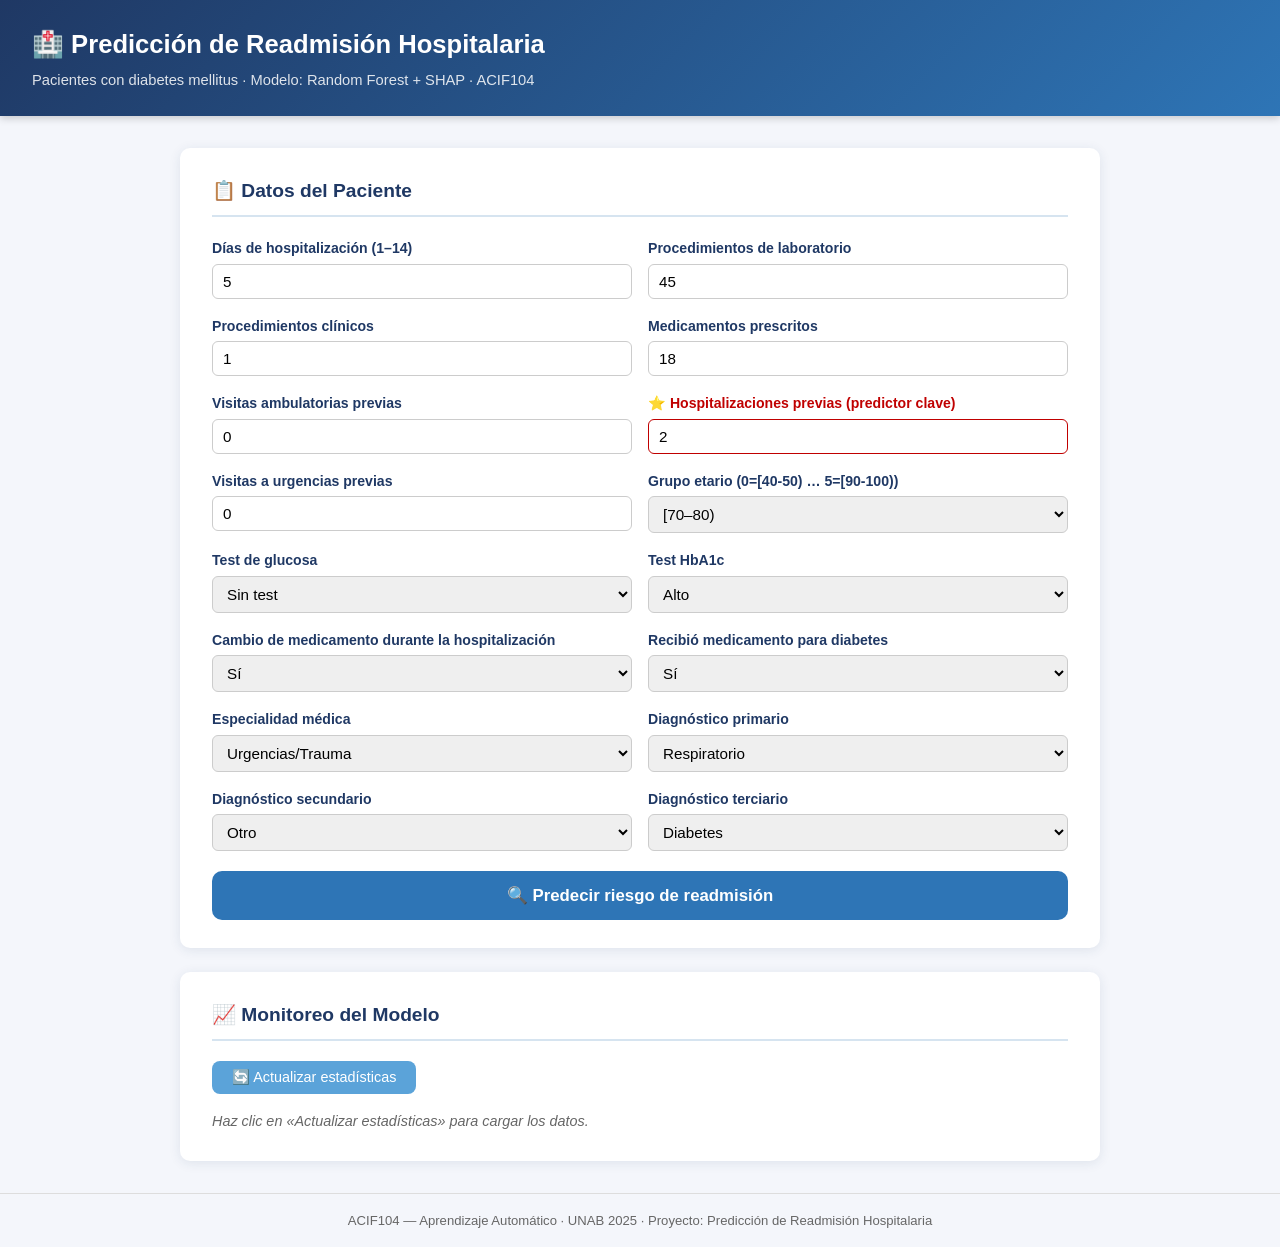
==== frontend/index.html @ 256ac57c "Inicio" ====
<!DOCTYPE html>
<html lang="es">
<head>
  <meta charset="UTF-8" />
  <meta name="viewport" content="width=device-width, initial-scale=1.0" />
  <title>Predicción de Readmisión Hospitalaria</title>
  <link rel="stylesheet" href="style.css" />
</head>
<body>

  <header>
    <div class="header-content">
      <h1>🏥 Predicción de Readmisión Hospitalaria</h1>
      <p class="subtitle">Pacientes con diabetes mellitus · Modelo: Random Forest + SHAP · ACIF104</p>
    </div>
  </header>

  <main>
    <div class="container">

      <!-- Formulario de datos del paciente -->
      <section class="card" id="form-section">
        <h2>📋 Datos del Paciente</h2>
        <form id="patient-form">
          <div class="form-grid">

            <div class="form-group">
              <label for="time_in_hospital">Días de hospitalización (1–14)</label>
              <input type="number" id="time_in_hospital" min="1" max="14" value="5" required />
            </div>

            <div class="form-group">
              <label for="n_lab_procedures">Procedimientos de laboratorio</label>
              <input type="number" id="n_lab_procedures" min="0" max="150" value="45" required />
            </div>

            <div class="form-group">
              <label for="n_procedures">Procedimientos clínicos</label>
              <input type="number" id="n_procedures" min="0" max="10" value="1" required />
            </div>

            <div class="form-group">
              <label for="n_medications">Medicamentos prescritos</label>
              <input type="number" id="n_medications" min="0" max="100" value="18" required />
            </div>

            <div class="form-group">
              <label for="n_outpatient">Visitas ambulatorias previas</label>
              <input type="number" id="n_outpatient" min="0" max="50" value="0" required />
            </div>

            <div class="form-group highlight">
              <label for="n_inpatient">⭐ Hospitalizaciones previas (predictor clave)</label>
              <input type="number" id="n_inpatient" min="0" max="20" value="2" required />
            </div>

            <div class="form-group">
              <label for="n_emergency">Visitas a urgencias previas</label>
              <input type="number" id="n_emergency" min="0" max="70" value="0" required />
            </div>

            <div class="form-group">
              <label for="age_enc">Grupo etario (0=[40-50) … 5=[90-100))</label>
              <select id="age_enc" required>
                <option value="0">[40–50)</option>
                <option value="1">[50–60)</option>
                <option value="2">[60–70)</option>
                <option value="3" selected>[70–80)</option>
                <option value="4">[80–90)</option>
                <option value="5">[90–100)</option>
              </select>
            </div>

            <div class="form-group">
              <label for="glucose_test_enc">Test de glucosa</label>
              <select id="glucose_test_enc" required>
                <option value="0" selected>Sin test</option>
                <option value="1">Normal</option>
                <option value="2">Alto</option>
              </select>
            </div>

            <div class="form-group">
              <label for="A1Ctest_enc">Test HbA1c</label>
              <select id="A1Ctest_enc" required>
                <option value="0">Sin test</option>
                <option value="1">Normal</option>
                <option value="2" selected>Alto</option>
              </select>
            </div>

            <div class="form-group">
              <label for="change_enc">Cambio de medicamento durante la hospitalización</label>
              <select id="change_enc" required>
                <option value="0">No</option>
                <option value="1" selected>Sí</option>
              </select>
            </div>

            <div class="form-group">
              <label for="diabetes_med_enc">Recibió medicamento para diabetes</label>
              <select id="diabetes_med_enc" required>
                <option value="0">No</option>
                <option value="1" selected>Sí</option>
              </select>
            </div>

            <div class="form-group">
              <label for="medical_specialty_enc">Especialidad médica</label>
              <select id="medical_specialty_enc" required>
                <option value="0">Sin especialidad</option>
                <option value="1">Medicina Interna</option>
                <option value="2">Otra</option>
                <option value="3" selected>Urgencias/Trauma</option>
                <option value="4">Medicina Familiar</option>
                <option value="5">Cardiología</option>
                <option value="6">Cirugía</option>
              </select>
            </div>

            <div class="form-group">
              <label for="diag_1_enc">Diagnóstico primario</label>
              <select id="diag_1_enc" required>
                <option value="0">Circulatorio</option>
                <option value="1">Otro</option>
                <option value="2" selected>Respiratorio</option>
                <option value="3">Digestivo</option>
                <option value="4">Diabetes</option>
                <option value="5">Lesión</option>
                <option value="6">Musculoesquelético</option>
                <option value="7">Sin dato</option>
              </select>
            </div>

            <div class="form-group">
              <label for="diag_2_enc">Diagnóstico secundario</label>
              <select id="diag_2_enc" required>
                <option value="0">Circulatorio</option>
                <option value="1" selected>Otro</option>
                <option value="2">Respiratorio</option>
                <option value="3">Digestivo</option>
                <option value="4">Diabetes</option>
                <option value="5">Lesión</option>
                <option value="6">Musculoesquelético</option>
                <option value="7">Sin dato</option>
              </select>
            </div>

            <div class="form-group">
              <label for="diag_3_enc">Diagnóstico terciario</label>
              <select id="diag_3_enc" required>
                <option value="0">Circulatorio</option>
                <option value="1">Otro</option>
                <option value="2">Respiratorio</option>
                <option value="3">Digestivo</option>
                <option value="4" selected>Diabetes</option>
                <option value="5">Lesión</option>
                <option value="6">Musculoesquelético</option>
                <option value="7">Sin dato</option>
              </select>
            </div>

          </div>

          <button type="submit" class="btn-predict" id="btn-predict">
            🔍 Predecir riesgo de readmisión
          </button>
        </form>
      </section>

      <!-- Panel de resultado -->
      <section class="card" id="result-section" style="display:none;">
        <h2>📊 Resultado de la Predicción</h2>

        <div id="risk-indicator" class="risk-indicator">
          <div id="risk-icon" class="risk-icon"></div>
          <div id="risk-text" class="risk-text"></div>
          <div id="prob-text" class="prob-text"></div>
        </div>

        <div id="risk-label-box" class="risk-label-box"></div>

        <!-- Barra de probabilidad -->
        <div class="prob-bar-container">
          <div class="prob-bar-label">Probabilidad de readmisión</div>
          <div class="prob-bar-track">
            <div id="prob-bar-fill" class="prob-bar-fill"></div>
          </div>
          <div class="prob-bar-ticks">
            <span>0 %</span><span>25 %</span><span>50 %</span><span>75 %</span><span>100 %</span>
          </div>
        </div>

        <!-- Gráfico SHAP -->
        <h3>🧠 Explicación SHAP — Factores más influyentes</h3>
        <p class="shap-note">
          Los valores positivos (azul) aumentan el riesgo de readmisión; los negativos (rojo) lo reducen.
        </p>
        <div id="shap-chart"></div>

        <button class="btn-reset" onclick="resetForm()">↩ Nueva predicción</button>
        <p class="timestamp-text" id="timestamp-text"></p>
      </section>

      <!-- Panel de monitoreo -->
      <section class="card" id="monitor-section">
        <h2>📈 Monitoreo del Modelo</h2>
        <button class="btn-monitor" onclick="loadMonitor()">🔄 Actualizar estadísticas</button>
        <div id="monitor-content">
          <p class="muted">Haz clic en «Actualizar estadísticas» para cargar los datos.</p>
        </div>
      </section>

    </div>
  </main>

  <footer>
    <p>ACIF104 — Aprendizaje Automático · UNAB 2025 · Proyecto: Predicción de Readmisión Hospitalaria</p>
  </footer>

  <script src="app.js"></script>
</body>
</html>
---- frontend/style.css ----
/* ── Variables ───────────────────────────────────────────────── */
:root {
  --primary:   #1F3864;
  --secondary: #2E75B6;
  --accent:    #5BA3D9;
  --light:     #D6E4F0;
  --danger:    #C00000;
  --warning:   #FF8C00;
  --success:   #107C10;
  --bg:        #F4F6FB;
  --card-bg:   #FFFFFF;
  --text:      #212121;
  --muted:     #666;
  --radius:    10px;
  --shadow:    0 2px 12px rgba(31,56,100,.10);
}

/* ── Reset & Base ────────────────────────────────────────────── */
*, *::before, *::after { box-sizing: border-box; margin: 0; padding: 0; }
body { font-family: 'Segoe UI', Arial, sans-serif; background: var(--bg); color: var(--text); line-height: 1.6; }
h1, h2, h3 { color: var(--primary); }

/* ── Header ──────────────────────────────────────────────────── */
header {
  background: linear-gradient(135deg, var(--primary), var(--secondary));
  color: #fff; padding: 24px 32px; box-shadow: 0 2px 8px rgba(0,0,0,.2);
}
.header-content h1 { font-size: 1.6rem; font-weight: 700; color: #fff; }
.subtitle { font-size: 0.92rem; opacity: .85; margin-top: 4px; }

/* ── Layout ──────────────────────────────────────────────────── */
.container { max-width: 960px; margin: 32px auto; padding: 0 20px; }
.card {
  background: var(--card-bg); border-radius: var(--radius);
  box-shadow: var(--shadow); padding: 28px 32px; margin-bottom: 24px;
}
.card h2 { font-size: 1.2rem; margin-bottom: 20px; padding-bottom: 8px;
  border-bottom: 2px solid var(--light); }
.card h3 { font-size: 1.05rem; margin: 20px 0 8px; color: var(--secondary); }

/* ── Formulario ──────────────────────────────────────────────── */
.form-grid { display: grid; grid-template-columns: 1fr 1fr; gap: 16px; }
@media (max-width: 640px) { .form-grid { grid-template-columns: 1fr; } }

.form-group { display: flex; flex-direction: column; gap: 4px; }
.form-group label { font-size: 0.88rem; font-weight: 600; color: var(--primary); }
.form-group input, .form-group select {
  padding: 8px 10px; border: 1.5px solid #ccc; border-radius: 6px;
  font-size: 0.95rem; transition: border-color .2s;
}
.form-group input:focus, .form-group select:focus {
  outline: none; border-color: var(--secondary);
  box-shadow: 0 0 0 3px rgba(46,117,182,.15);
}
.form-group.highlight label { color: var(--danger); }
.form-group.highlight input { border-color: var(--danger); }

/* ── Botones ─────────────────────────────────────────────────── */
.btn-predict {
  width: 100%; margin-top: 20px; padding: 14px;
  background: var(--secondary); color: #fff; border: none;
  border-radius: var(--radius); font-size: 1.05rem; font-weight: 700;
  cursor: pointer; transition: background .2s, transform .1s;
}
.btn-predict:hover  { background: var(--primary); }
.btn-predict:active { transform: scale(.98); }
.btn-predict:disabled { background: #aaa; cursor: not-allowed; }

.btn-reset {
  margin-top: 20px; padding: 10px 24px;
  background: var(--light); color: var(--primary); border: none;
  border-radius: 8px; font-size: 0.95rem; font-weight: 600; cursor: pointer;
}
.btn-reset:hover { background: #b0cde8; }

.btn-monitor {
  padding: 8px 20px; background: var(--accent); color: #fff;
  border: none; border-radius: 8px; font-size: 0.9rem; cursor: pointer;
  margin-bottom: 16px;
}
.btn-monitor:hover { background: var(--secondary); }

/* ── Indicador de riesgo ─────────────────────────────────────── */
.risk-indicator {
  display: flex; align-items: center; gap: 20px;
  padding: 18px 24px; border-radius: var(--radius); margin-bottom: 16px;
  border: 2px solid; transition: all .4s;
}
.risk-indicator.high   { background: #FFF0F0; border-color: var(--danger); }
.risk-indicator.medium { background: #FFF8EC; border-color: var(--warning); }
.risk-indicator.low    { background: #F0FFF4; border-color: var(--success); }

.risk-icon  { font-size: 2.8rem; }
.risk-text  { font-size: 1.15rem; font-weight: 700; }
.risk-indicator.high   .risk-text { color: var(--danger); }
.risk-indicator.medium .risk-text { color: var(--warning); }
.risk-indicator.low    .risk-text { color: var(--success); }

.prob-text { font-size: 2rem; font-weight: 800; margin-left: auto; color: var(--primary); }

.risk-label-box {
  background: var(--light); padding: 10px 16px; border-radius: 8px;
  font-size: 0.92rem; font-weight: 600; color: var(--primary); margin-bottom: 20px;
}

/* ── Barra de probabilidad ───────────────────────────────────── */
.prob-bar-container { margin: 16px 0 24px; }
.prob-bar-label { font-size: 0.88rem; font-weight: 600; color: var(--muted); margin-bottom: 4px; }
.prob-bar-track {
  height: 18px; background: #E0E0E0; border-radius: 9px; overflow: hidden;
}
.prob-bar-fill {
  height: 100%; border-radius: 9px; width: 0%;
  background: linear-gradient(90deg, var(--success), var(--warning), var(--danger));
  transition: width .8s cubic-bezier(.4,0,.2,1);
}
.prob-bar-ticks {
  display: flex; justify-content: space-between; font-size: 0.78rem;
  color: var(--muted); margin-top: 3px;
}

/* ── Gráfico SHAP ────────────────────────────────────────────── */
.shap-note { font-size: 0.86rem; color: var(--muted); margin-bottom: 12px; }
#shap-chart { display: flex; flex-direction: column; gap: 8px; }

.shap-row { display: flex; align-items: center; gap: 10px; }
.shap-label { flex: 0 0 200px; font-size: 0.85rem; text-align: right; color: var(--text); }
.shap-bar-wrap { flex: 1; height: 22px; background: #F0F0F0; border-radius: 5px; overflow: visible; position: relative; }
.shap-bar {
  height: 100%; border-radius: 5px; transition: width .5s;
  display: flex; align-items: center; padding: 0 6px;
}
.shap-bar.positive { background: var(--secondary); justify-content: flex-end; }
.shap-bar.negative { background: #E8463E; justify-content: flex-end; }
.shap-val { font-size: 0.78rem; font-weight: 700; color: #fff; white-space: nowrap; }

/* ── Monitoreo ───────────────────────────────────────────────── */
.monitor-grid { display: grid; grid-template-columns: 1fr 1fr 1fr; gap: 12px; }
@media (max-width: 600px) { .monitor-grid { grid-template-columns: 1fr 1fr; } }
.monitor-stat {
  background: var(--light); border-radius: 8px; padding: 14px;
  text-align: center;
}
.monitor-stat .val { font-size: 1.6rem; font-weight: 800; color: var(--primary); }
.monitor-stat .lbl { font-size: 0.82rem; color: var(--muted); margin-top: 2px; }

/* ── Misc ────────────────────────────────────────────────────── */
.muted        { color: var(--muted); font-style: italic; font-size: 0.9rem; }
.timestamp-text { font-size: 0.8rem; color: var(--muted); margin-top: 8px; }

/* ── Footer ──────────────────────────────────────────────────── */
footer {
  text-align: center; padding: 16px;
  font-size: 0.82rem; color: var(--muted); border-top: 1px solid #ddd;
  margin-top: 8px;
}
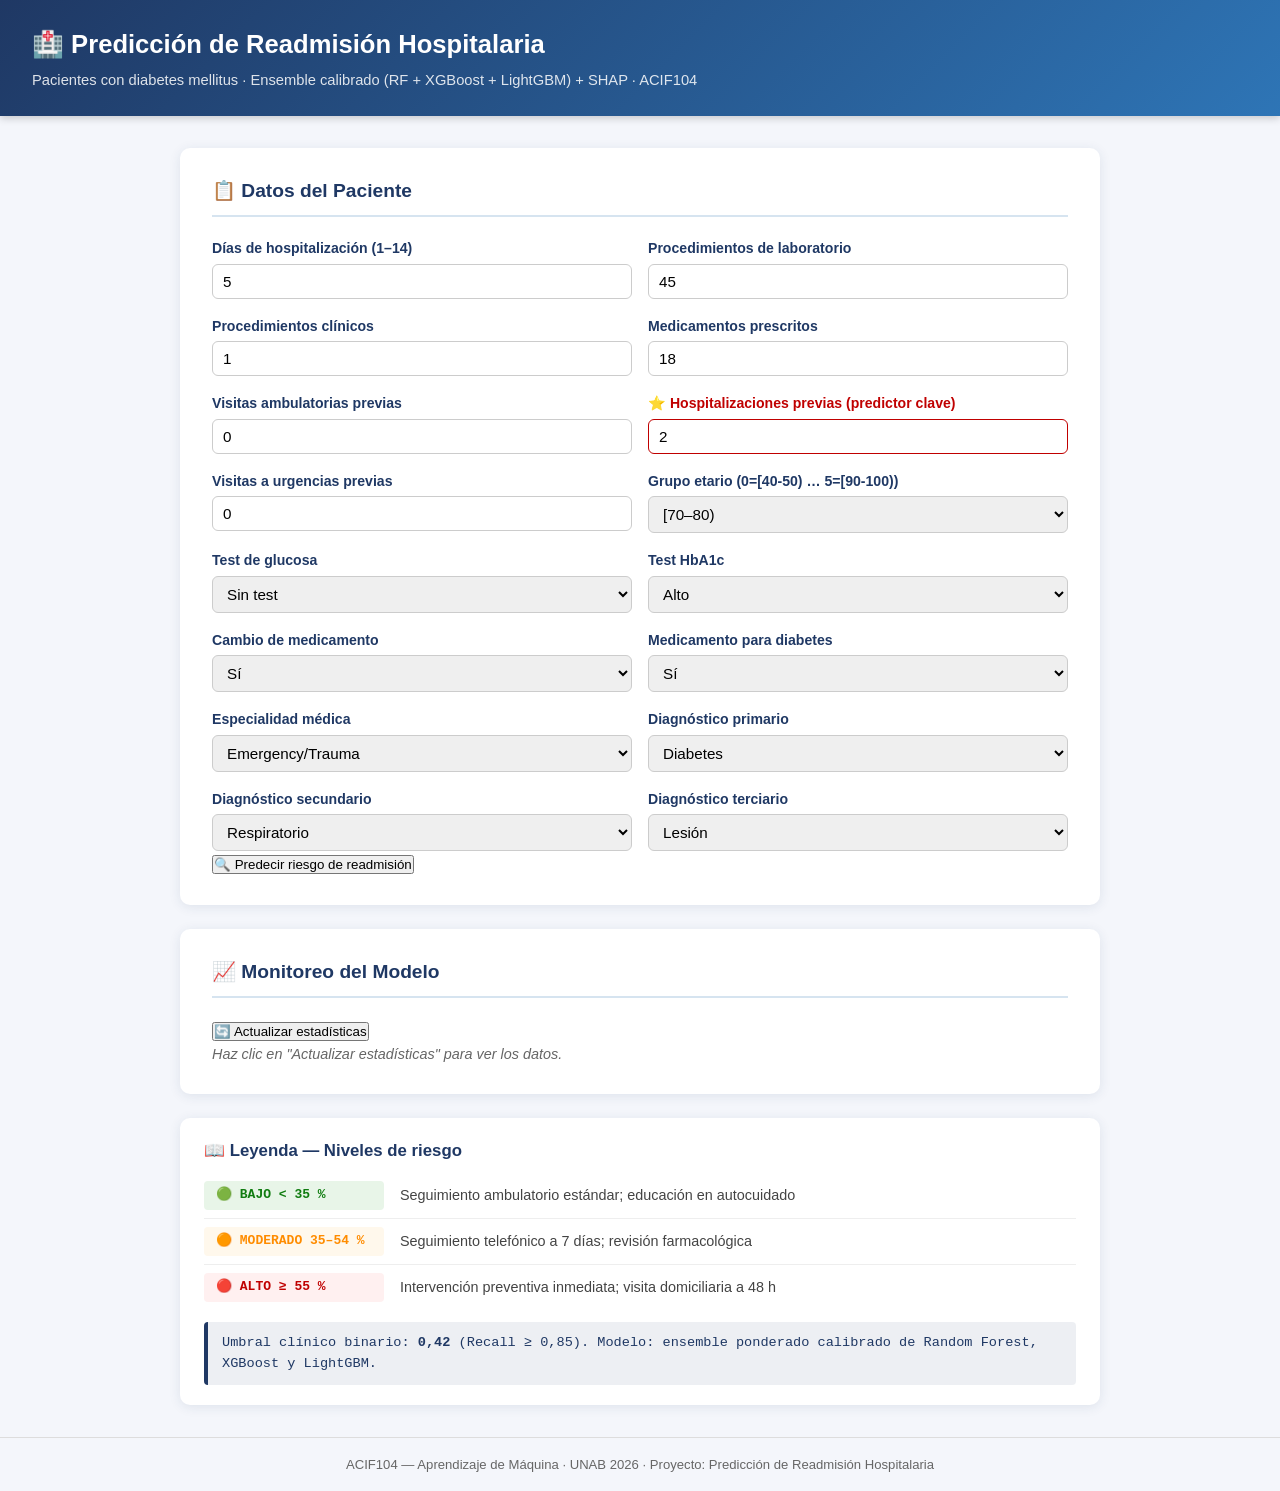
==== commit 1fde9712: "Update" ====
--- a/frontend/index.html
+++ b/frontend/index.html
@@ -11,7 +11,7 @@
   <header>
     <div class="header-content">
       <h1>🏥 Predicción de Readmisión Hospitalaria</h1>
-      <p class="subtitle">Pacientes con diabetes mellitus · Modelo: Random Forest + SHAP · ACIF104</p>
+      <p class="subtitle">Pacientes con diabetes mellitus · Ensemble calibrado (RF + XGBoost + LightGBM) + SHAP · ACIF104</p>
     </div>
   </header>
 
@@ -90,7 +90,7 @@
             </div>
 
             <div class="form-group">
-              <label for="change_enc">Cambio de medicamento durante la hospitalización</label>
+              <label for="change_enc">Cambio de medicamento</label>
               <select id="change_enc" required>
                 <option value="0">No</option>
                 <option value="1" selected>Sí</option>
@@ -98,7 +98,7 @@
             </div>
 
             <div class="form-group">
-              <label for="diabetes_med_enc">Recibió medicamento para diabetes</label>
+              <label for="diabetes_med_enc">Medicamento para diabetes</label>
               <select id="diabetes_med_enc" required>
                 <option value="0">No</option>
                 <option value="1" selected>Sí</option>
@@ -108,13 +108,13 @@
             <div class="form-group">
               <label for="medical_specialty_enc">Especialidad médica</label>
               <select id="medical_specialty_enc" required>
-                <option value="0">Sin especialidad</option>
-                <option value="1">Medicina Interna</option>
-                <option value="2">Otra</option>
-                <option value="3" selected>Urgencias/Trauma</option>
-                <option value="4">Medicina Familiar</option>
-                <option value="5">Cardiología</option>
-                <option value="6">Cirugía</option>
+                <option value="0">Cardiología</option>
+                <option value="1">Medicina interna</option>
+                <option value="2">Familia</option>
+                <option value="3" selected>Emergency/Trauma</option>
+                <option value="4">Cirugía</option>
+                <option value="5">Otra</option>
+                <option value="6">Sin registro</option>
               </select>
             </div>
 
@@ -122,13 +122,13 @@
               <label for="diag_1_enc">Diagnóstico primario</label>
               <select id="diag_1_enc" required>
                 <option value="0">Circulatorio</option>
-                <option value="1">Otro</option>
-                <option value="2" selected>Respiratorio</option>
+                <option value="1">Respiratorio</option>
+                <option value="2" selected>Diabetes</option>
                 <option value="3">Digestivo</option>
-                <option value="4">Diabetes</option>
-                <option value="5">Lesión</option>
-                <option value="6">Musculoesquelético</option>
-                <option value="7">Sin dato</option>
+                <option value="4">Lesión</option>
+                <option value="5">Genitourinario</option>
+                <option value="6">Neoplasia</option>
+                <option value="7">Otro</option>
               </select>
             </div>
 
@@ -136,13 +136,13 @@
               <label for="diag_2_enc">Diagnóstico secundario</label>
               <select id="diag_2_enc" required>
                 <option value="0">Circulatorio</option>
-                <option value="1" selected>Otro</option>
-                <option value="2">Respiratorio</option>
+                <option value="1" selected>Respiratorio</option>
+                <option value="2">Diabetes</option>
                 <option value="3">Digestivo</option>
-                <option value="4">Diabetes</option>
-                <option value="5">Lesión</option>
-                <option value="6">Musculoesquelético</option>
-                <option value="7">Sin dato</option>
+                <option value="4">Lesión</option>
+                <option value="5">Genitourinario</option>
+                <option value="6">Neoplasia</option>
+                <option value="7">Otro</option>
               </select>
             </div>
 
@@ -150,74 +150,110 @@
               <label for="diag_3_enc">Diagnóstico terciario</label>
               <select id="diag_3_enc" required>
                 <option value="0">Circulatorio</option>
-                <option value="1">Otro</option>
-                <option value="2">Respiratorio</option>
+                <option value="1">Respiratorio</option>
+                <option value="2">Diabetes</option>
                 <option value="3">Digestivo</option>
-                <option value="4" selected>Diabetes</option>
-                <option value="5">Lesión</option>
-                <option value="6">Musculoesquelético</option>
-                <option value="7">Sin dato</option>
-              </select>
-            </div>
-
-          </div>
-
-          <button type="submit" class="btn-predict" id="btn-predict">
+                <option value="4" selected>Lesión</option>
+                <option value="5">Genitourinario</option>
+                <option value="6">Neoplasia</option>
+                <option value="7">Otro</option>
+              </select>
+            </div>
+
+          </div>
+
+          <button type="submit" id="btn-predict" class="btn-primary">
             🔍 Predecir riesgo de readmisión
           </button>
         </form>
       </section>
 
-      <!-- Panel de resultado -->
-      <section class="card" id="result-section" style="display:none;">
+      <!-- Sección de resultados (oculta inicialmente) -->
+      <section class="card" id="result-section" style="display:none">
         <h2>📊 Resultado de la Predicción</h2>
 
-        <div id="risk-indicator" class="risk-indicator">
-          <div id="risk-icon" class="risk-icon"></div>
-          <div id="risk-text" class="risk-text"></div>
-          <div id="prob-text" class="prob-text"></div>
-        </div>
-
-        <div id="risk-label-box" class="risk-label-box"></div>
+        <!-- Indicador visual del nivel de riesgo -->
+        <div class="risk-indicator" id="risk-indicator">
+          <span class="risk-icon" id="risk-icon">🟢</span>
+          <div class="risk-text-block">
+            <div class="risk-text" id="risk-text">Riesgo BAJO de readmisión</div>
+            <div class="risk-sub">Predicción binaria clínica (umbral 0,42) — Ensemble calibrado</div>
+          </div>
+          <span class="prob-text" id="prob-text">25 %</span>
+        </div>
+
+        <!-- Etiqueta de acción recomendada -->
+        <div class="risk-label-box" id="risk-label-box">
+          💡 Seguimiento ambulatorio estándar
+        </div>
 
         <!-- Barra de probabilidad -->
-        <div class="prob-bar-container">
+        <div class="prob-bar-section">
           <div class="prob-bar-label">Probabilidad de readmisión</div>
           <div class="prob-bar-track">
-            <div id="prob-bar-fill" class="prob-bar-fill"></div>
+            <div class="prob-bar-fill" id="prob-bar-fill"></div>
           </div>
           <div class="prob-bar-ticks">
-            <span>0 %</span><span>25 %</span><span>50 %</span><span>75 %</span><span>100 %</span>
-          </div>
-        </div>
-
-        <!-- Gráfico SHAP -->
-        <h3>🧠 Explicación SHAP — Factores más influyentes</h3>
-        <p class="shap-note">
-          Los valores positivos (azul) aumentan el riesgo de readmisión; los negativos (rojo) lo reducen.
-        </p>
-        <div id="shap-chart"></div>
-
-        <button class="btn-reset" onclick="resetForm()">↩ Nueva predicción</button>
-        <p class="timestamp-text" id="timestamp-text"></p>
-      </section>
-
-      <!-- Panel de monitoreo -->
+            <span>0 %</span>
+            <span>25 %</span>
+            <span>50 %</span>
+            <span>75 %</span>
+            <span>100 %</span>
+          </div>
+        </div>
+
+        <!-- Sección SHAP -->
+        <div class="shap-section">
+          <h3>🧠 Explicación SHAP — Factores más influyentes</h3>
+          <p class="shap-note">
+            Los valores positivos (azul) aumentan el riesgo de readmisión;
+            los negativos (rojo) lo reducen.
+          </p>
+          <div id="shap-chart"></div>
+        </div>
+
+        <button class="btn-secondary" onclick="resetForm()">↩ Nueva predicción</button>
+        <div class="timestamp-text" id="timestamp-text"></div>
+      </section>
+
+      <!-- Sección de monitoreo -->
       <section class="card" id="monitor-section">
         <h2>📈 Monitoreo del Modelo</h2>
-        <button class="btn-monitor" onclick="loadMonitor()">🔄 Actualizar estadísticas</button>
+        <button class="btn-secondary" onclick="loadMonitor()">🔄 Actualizar estadísticas</button>
         <div id="monitor-content">
-          <p class="muted">Haz clic en «Actualizar estadísticas» para cargar los datos.</p>
-        </div>
+          <p class="muted">Haz clic en "Actualizar estadísticas" para ver los datos.</p>
+        </div>
+      </section>
+
+      <!-- Leyenda de niveles de riesgo -->
+      <section class="card legend-card">
+        <h3>📖 Leyenda — Niveles de riesgo</h3>
+        <div class="legend-row">
+          <span class="legend-item legend-low">🟢 BAJO &lt; 35 %</span>
+          <span class="legend-text">Seguimiento ambulatorio estándar; educación en autocuidado</span>
+        </div>
+        <div class="legend-row">
+          <span class="legend-item legend-medium">🟠 MODERADO 35–54 %</span>
+          <span class="legend-text">Seguimiento telefónico a 7 días; revisión farmacológica</span>
+        </div>
+        <div class="legend-row">
+          <span class="legend-item legend-high">🔴 ALTO ≥ 55 %</span>
+          <span class="legend-text">Intervención preventiva inmediata; visita domiciliaria a 48 h</span>
+        </div>
+        <p class="legend-note">
+          Umbral clínico binario: <b>0,42</b> (Recall ≥ 0,85).
+          Modelo: ensemble ponderado calibrado de Random Forest, XGBoost y LightGBM.
+        </p>
       </section>
 
     </div>
   </main>
 
   <footer>
-    <p>ACIF104 — Aprendizaje Automático · UNAB 2025 · Proyecto: Predicción de Readmisión Hospitalaria</p>
+    ACIF104 — Aprendizaje de Máquina · UNAB 2026 · Proyecto: Predicción de Readmisión Hospitalaria
   </footer>
 
   <script src="app.js"></script>
+
 </body>
 </html>
--- a/frontend/style.css
+++ b/frontend/style.css
@@ -154,3 +154,37 @@
   font-size: 0.82rem; color: var(--muted); border-top: 1px solid #ddd;
   margin-top: 8px;
 }
+
+/* ── Subtexto del indicador de riesgo ───────────────────────── */
+.risk-text-block { display: flex; flex-direction: column; flex: 1; }
+.risk-sub {
+  font-size: 0.85rem;
+  color: var(--muted);
+  margin-top: 4px;
+  font-family: monospace;
+}
+
+/* ── Tarjeta de leyenda ─────────────────────────────────────── */
+.legend-card { padding: 20px 24px; }
+.legend-card h3 { margin-top: 0; color: var(--primary); }
+.legend-row {
+  display: flex; align-items: center; gap: 16px;
+  padding: 8px 0; border-bottom: 1px solid #EEE;
+}
+.legend-row:last-of-type { border-bottom: none; }
+.legend-item {
+  display: inline-block; min-width: 180px; font-weight: 600;
+  font-family: monospace; padding: 4px 12px; border-radius: 4px;
+}
+.legend-low    { background: #E8F5E8; color: var(--success); }
+.legend-medium { background: #FFF8EC; color: var(--warning); }
+.legend-high   { background: #FFF0F0; color: var(--danger); }
+.legend-text { color: #444; flex: 1; font-size: 0.9rem; }
+.legend-note {
+  margin-top: 12px; padding: 10px 14px;
+  background: rgba(31, 56, 100, 0.08);
+  border-left: 4px solid var(--primary);
+  border-radius: 4px;
+  font-size: 0.85rem; color: var(--primary);
+  font-family: monospace; line-height: 1.6;
+}
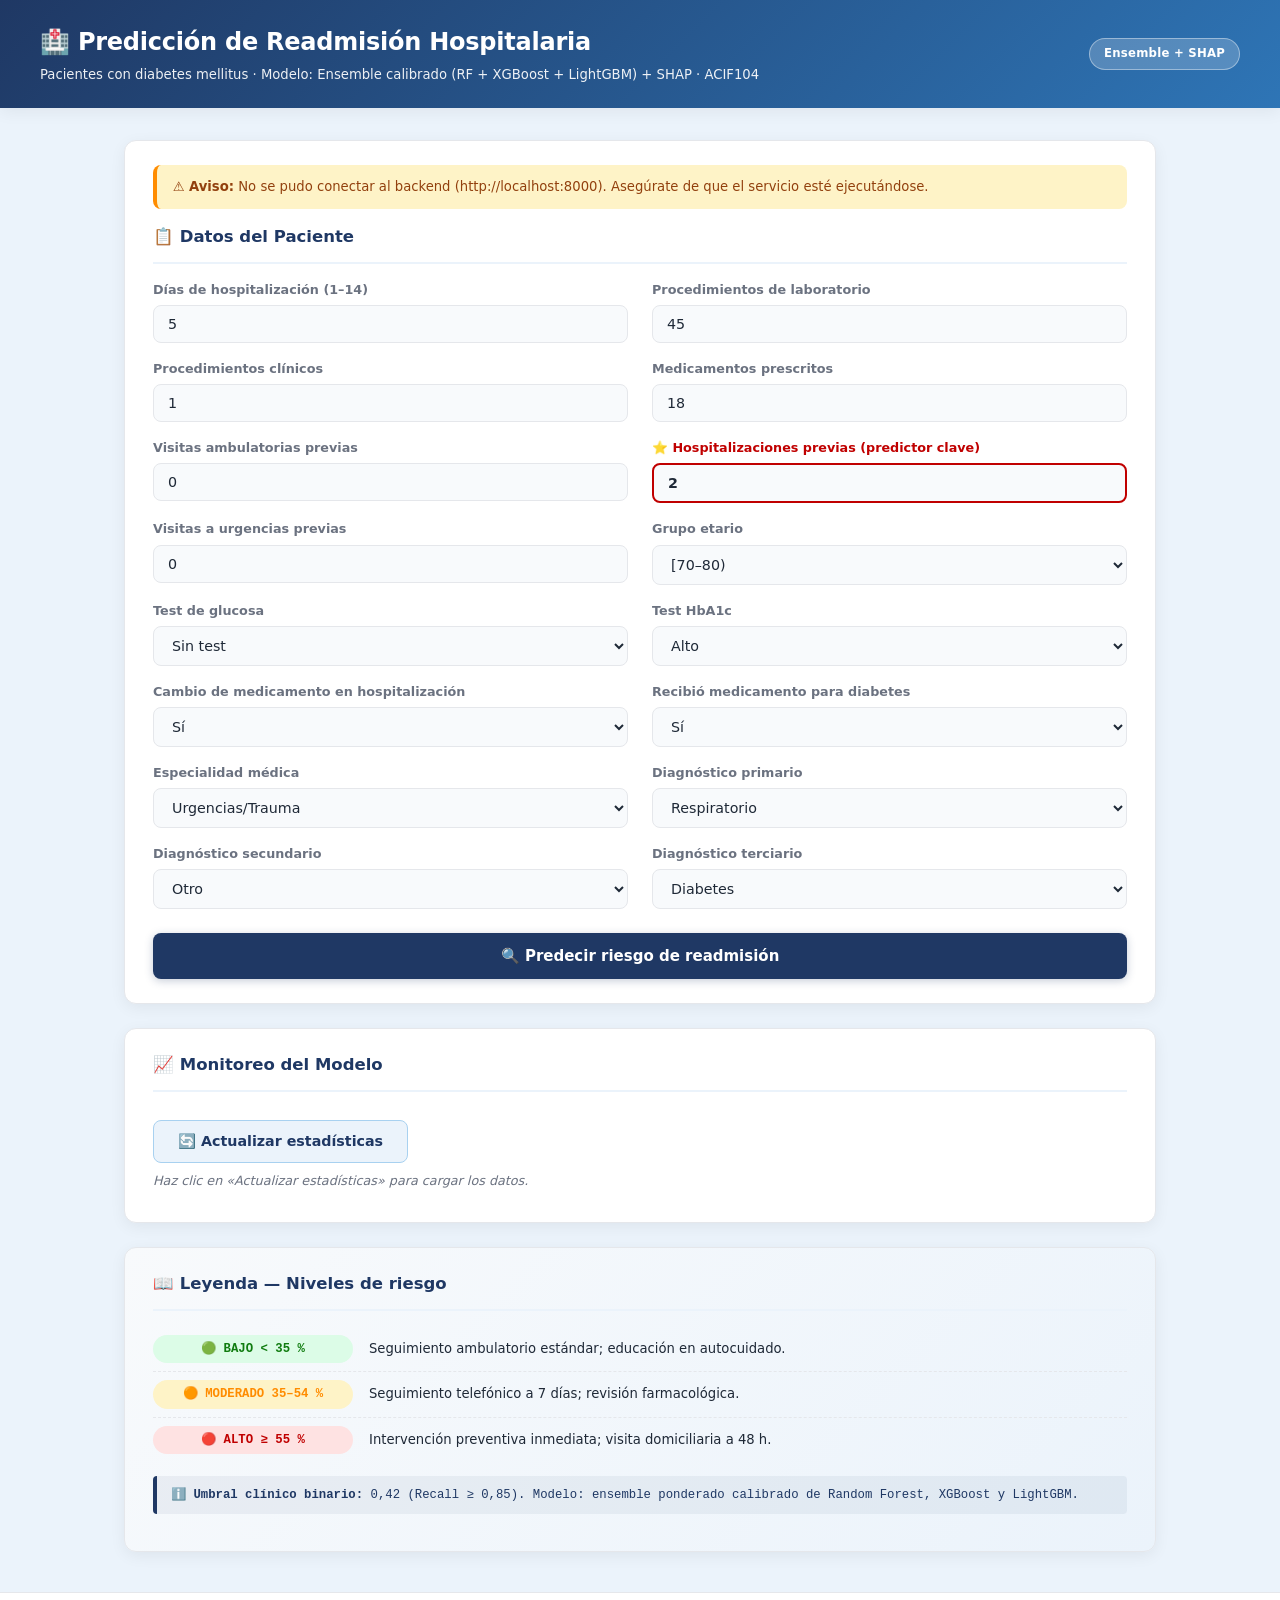
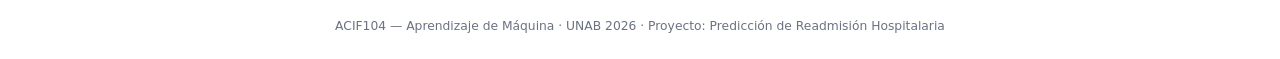
==== commit 025403d1: "Update: Docker, frontend, backend, mockup, model artifacts & docs" ====
--- a/frontend/index.html
+++ b/frontend/index.html
@@ -3,253 +3,272 @@
 <head>
   <meta charset="UTF-8" />
   <meta name="viewport" content="width=device-width, initial-scale=1.0" />
-  <title>Predicción de Readmisión Hospitalaria</title>
+  <title>Predicción de Readmisión Hospitalaria · UNAB 2026</title>
   <link rel="stylesheet" href="style.css" />
 </head>
 <body>
 
-  <header>
-    <div class="header-content">
+  <!-- ═══════════════════════════════════════════════════════════════
+       HEADER — Identidad del sistema
+  ═══════════════════════════════════════════════════════════════ -->
+  <header class="app-header">
+    <div class="app-header-left">
       <h1>🏥 Predicción de Readmisión Hospitalaria</h1>
-      <p class="subtitle">Pacientes con diabetes mellitus · Ensemble calibrado (RF + XGBoost + LightGBM) + SHAP · ACIF104</p>
+      <p class="app-header-subtitle">
+        Pacientes con diabetes mellitus · Modelo: Ensemble calibrado (RF + XGBoost + LightGBM) + SHAP · ACIF104
+      </p>
     </div>
+    <div class="app-header-badge">Ensemble + SHAP</div>
   </header>
 
-  <main>
-    <div class="container">
-
-      <!-- Formulario de datos del paciente -->
-      <section class="card" id="form-section">
-        <h2>📋 Datos del Paciente</h2>
-        <form id="patient-form">
-          <div class="form-grid">
-
-            <div class="form-group">
-              <label for="time_in_hospital">Días de hospitalización (1–14)</label>
-              <input type="number" id="time_in_hospital" min="1" max="14" value="5" required />
-            </div>
-
-            <div class="form-group">
-              <label for="n_lab_procedures">Procedimientos de laboratorio</label>
-              <input type="number" id="n_lab_procedures" min="0" max="150" value="45" required />
-            </div>
-
-            <div class="form-group">
-              <label for="n_procedures">Procedimientos clínicos</label>
-              <input type="number" id="n_procedures" min="0" max="10" value="1" required />
-            </div>
-
-            <div class="form-group">
-              <label for="n_medications">Medicamentos prescritos</label>
-              <input type="number" id="n_medications" min="0" max="100" value="18" required />
-            </div>
-
-            <div class="form-group">
-              <label for="n_outpatient">Visitas ambulatorias previas</label>
-              <input type="number" id="n_outpatient" min="0" max="50" value="0" required />
-            </div>
-
-            <div class="form-group highlight">
-              <label for="n_inpatient">⭐ Hospitalizaciones previas (predictor clave)</label>
-              <input type="number" id="n_inpatient" min="0" max="20" value="2" required />
-            </div>
-
-            <div class="form-group">
-              <label for="n_emergency">Visitas a urgencias previas</label>
-              <input type="number" id="n_emergency" min="0" max="70" value="0" required />
-            </div>
-
-            <div class="form-group">
-              <label for="age_enc">Grupo etario (0=[40-50) … 5=[90-100))</label>
-              <select id="age_enc" required>
-                <option value="0">[40–50)</option>
-                <option value="1">[50–60)</option>
-                <option value="2">[60–70)</option>
-                <option value="3" selected>[70–80)</option>
-                <option value="4">[80–90)</option>
-                <option value="5">[90–100)</option>
-              </select>
-            </div>
-
-            <div class="form-group">
-              <label for="glucose_test_enc">Test de glucosa</label>
-              <select id="glucose_test_enc" required>
-                <option value="0" selected>Sin test</option>
-                <option value="1">Normal</option>
-                <option value="2">Alto</option>
-              </select>
-            </div>
-
-            <div class="form-group">
-              <label for="A1Ctest_enc">Test HbA1c</label>
-              <select id="A1Ctest_enc" required>
-                <option value="0">Sin test</option>
-                <option value="1">Normal</option>
-                <option value="2" selected>Alto</option>
-              </select>
-            </div>
-
-            <div class="form-group">
-              <label for="change_enc">Cambio de medicamento</label>
-              <select id="change_enc" required>
-                <option value="0">No</option>
-                <option value="1" selected>Sí</option>
-              </select>
-            </div>
-
-            <div class="form-group">
-              <label for="diabetes_med_enc">Medicamento para diabetes</label>
-              <select id="diabetes_med_enc" required>
-                <option value="0">No</option>
-                <option value="1" selected>Sí</option>
-              </select>
-            </div>
-
-            <div class="form-group">
-              <label for="medical_specialty_enc">Especialidad médica</label>
-              <select id="medical_specialty_enc" required>
-                <option value="0">Cardiología</option>
-                <option value="1">Medicina interna</option>
-                <option value="2">Familia</option>
-                <option value="3" selected>Emergency/Trauma</option>
-                <option value="4">Cirugía</option>
-                <option value="5">Otra</option>
-                <option value="6">Sin registro</option>
-              </select>
-            </div>
-
-            <div class="form-group">
-              <label for="diag_1_enc">Diagnóstico primario</label>
-              <select id="diag_1_enc" required>
-                <option value="0">Circulatorio</option>
-                <option value="1">Respiratorio</option>
-                <option value="2" selected>Diabetes</option>
-                <option value="3">Digestivo</option>
-                <option value="4">Lesión</option>
-                <option value="5">Genitourinario</option>
-                <option value="6">Neoplasia</option>
-                <option value="7">Otro</option>
-              </select>
-            </div>
-
-            <div class="form-group">
-              <label for="diag_2_enc">Diagnóstico secundario</label>
-              <select id="diag_2_enc" required>
-                <option value="0">Circulatorio</option>
-                <option value="1" selected>Respiratorio</option>
-                <option value="2">Diabetes</option>
-                <option value="3">Digestivo</option>
-                <option value="4">Lesión</option>
-                <option value="5">Genitourinario</option>
-                <option value="6">Neoplasia</option>
-                <option value="7">Otro</option>
-              </select>
-            </div>
-
-            <div class="form-group">
-              <label for="diag_3_enc">Diagnóstico terciario</label>
-              <select id="diag_3_enc" required>
-                <option value="0">Circulatorio</option>
-                <option value="1">Respiratorio</option>
-                <option value="2">Diabetes</option>
-                <option value="3">Digestivo</option>
-                <option value="4" selected>Lesión</option>
-                <option value="5">Genitourinario</option>
-                <option value="6">Neoplasia</option>
-                <option value="7">Otro</option>
-              </select>
-            </div>
-
-          </div>
-
-          <button type="submit" id="btn-predict" class="btn-primary">
-            🔍 Predecir riesgo de readmisión
-          </button>
-        </form>
-      </section>
-
-      <!-- Sección de resultados (oculta inicialmente) -->
-      <section class="card" id="result-section" style="display:none">
-        <h2>📊 Resultado de la Predicción</h2>
-
-        <!-- Indicador visual del nivel de riesgo -->
-        <div class="risk-indicator" id="risk-indicator">
-          <span class="risk-icon" id="risk-icon">🟢</span>
-          <div class="risk-text-block">
-            <div class="risk-text" id="risk-text">Riesgo BAJO de readmisión</div>
-            <div class="risk-sub">Predicción binaria clínica (umbral 0,42) — Ensemble calibrado</div>
-          </div>
-          <span class="prob-text" id="prob-text">25 %</span>
-        </div>
-
-        <!-- Etiqueta de acción recomendada -->
-        <div class="risk-label-box" id="risk-label-box">
-          💡 Seguimiento ambulatorio estándar
-        </div>
-
-        <!-- Barra de probabilidad -->
-        <div class="prob-bar-section">
-          <div class="prob-bar-label">Probabilidad de readmisión</div>
-          <div class="prob-bar-track">
-            <div class="prob-bar-fill" id="prob-bar-fill"></div>
-          </div>
-          <div class="prob-bar-ticks">
-            <span>0 %</span>
-            <span>25 %</span>
-            <span>50 %</span>
-            <span>75 %</span>
-            <span>100 %</span>
-          </div>
-        </div>
-
-        <!-- Sección SHAP -->
-        <div class="shap-section">
-          <h3>🧠 Explicación SHAP — Factores más influyentes</h3>
-          <p class="shap-note">
-            Los valores positivos (azul) aumentan el riesgo de readmisión;
-            los negativos (rojo) lo reducen.
-          </p>
-          <div id="shap-chart"></div>
-        </div>
-
-        <button class="btn-secondary" onclick="resetForm()">↩ Nueva predicción</button>
-        <div class="timestamp-text" id="timestamp-text"></div>
-      </section>
-
-      <!-- Sección de monitoreo -->
-      <section class="card" id="monitor-section">
-        <h2>📈 Monitoreo del Modelo</h2>
-        <button class="btn-secondary" onclick="loadMonitor()">🔄 Actualizar estadísticas</button>
-        <div id="monitor-content">
-          <p class="muted">Haz clic en "Actualizar estadísticas" para ver los datos.</p>
-        </div>
-      </section>
-
-      <!-- Leyenda de niveles de riesgo -->
-      <section class="card legend-card">
-        <h3>📖 Leyenda — Niveles de riesgo</h3>
-        <div class="legend-row">
-          <span class="legend-item legend-low">🟢 BAJO &lt; 35 %</span>
-          <span class="legend-text">Seguimiento ambulatorio estándar; educación en autocuidado</span>
-        </div>
-        <div class="legend-row">
-          <span class="legend-item legend-medium">🟠 MODERADO 35–54 %</span>
-          <span class="legend-text">Seguimiento telefónico a 7 días; revisión farmacológica</span>
-        </div>
-        <div class="legend-row">
-          <span class="legend-item legend-high">🔴 ALTO ≥ 55 %</span>
-          <span class="legend-text">Intervención preventiva inmediata; visita domiciliaria a 48 h</span>
-        </div>
-        <p class="legend-note">
-          Umbral clínico binario: <b>0,42</b> (Recall ≥ 0,85).
-          Modelo: ensemble ponderado calibrado de Random Forest, XGBoost y LightGBM.
+  <!-- ═══════════════════════════════════════════════════════════════
+       MAIN — Contenedor de cards
+  ═══════════════════════════════════════════════════════════════ -->
+  <main class="app-main">
+
+    <!-- ─────────────────────────────────────────────────────────────
+         CARD 1 — Formulario de datos del paciente
+    ───────────────────────────────────────────────────────────── -->
+    <section id="form-section" class="app-card">
+      <div class="app-card-title">📋 Datos del Paciente</div>
+
+      <form id="patient-form">
+        <div class="form-grid">
+
+          <!-- Numéricos -->
+          <div class="field-group">
+            <label class="field-label" for="time_in_hospital">Días de hospitalización (1–14)</label>
+            <input class="field-input" type="number" id="time_in_hospital" name="time_in_hospital" min="1" max="14" value="5" required />
+          </div>
+
+          <div class="field-group">
+            <label class="field-label" for="n_lab_procedures">Procedimientos de laboratorio</label>
+            <input class="field-input" type="number" id="n_lab_procedures" name="n_lab_procedures" min="0" max="150" value="45" required />
+          </div>
+
+          <div class="field-group">
+            <label class="field-label" for="n_procedures">Procedimientos clínicos</label>
+            <input class="field-input" type="number" id="n_procedures" name="n_procedures" min="0" max="10" value="1" required />
+          </div>
+
+          <div class="field-group">
+            <label class="field-label" for="n_medications">Medicamentos prescritos</label>
+            <input class="field-input" type="number" id="n_medications" name="n_medications" min="0" max="100" value="18" required />
+          </div>
+
+          <div class="field-group">
+            <label class="field-label" for="n_outpatient">Visitas ambulatorias previas</label>
+            <input class="field-input" type="number" id="n_outpatient" name="n_outpatient" min="0" max="50" value="0" required />
+          </div>
+
+          <div class="field-group">
+            <label class="field-label highlight" for="n_inpatient">⭐ Hospitalizaciones previas (predictor clave)</label>
+            <input class="field-input highlight-field" type="number" id="n_inpatient" name="n_inpatient" min="0" max="20" value="2" required />
+          </div>
+
+          <div class="field-group">
+            <label class="field-label" for="n_emergency">Visitas a urgencias previas</label>
+            <input class="field-input" type="number" id="n_emergency" name="n_emergency" min="0" max="70" value="0" required />
+          </div>
+
+          <!-- Categóricos -->
+          <div class="field-group">
+            <label class="field-label" for="age_enc">Grupo etario</label>
+            <select class="field-select" id="age_enc" name="age_enc" required>
+              <option value="0">[40–50)</option>
+              <option value="1">[50–60)</option>
+              <option value="2">[60–70)</option>
+              <option value="3" selected>[70–80)</option>
+              <option value="4">[80–90)</option>
+              <option value="5">[90–100)</option>
+            </select>
+          </div>
+
+          <div class="field-group">
+            <label class="field-label" for="glucose_test_enc">Test de glucosa</label>
+            <select class="field-select" id="glucose_test_enc" name="glucose_test_enc" required>
+              <option value="0" selected>Sin test</option>
+              <option value="1">Normal</option>
+              <option value="2">Alto</option>
+            </select>
+          </div>
+
+          <div class="field-group">
+            <label class="field-label" for="A1Ctest_enc">Test HbA1c</label>
+            <select class="field-select" id="A1Ctest_enc" name="A1Ctest_enc" required>
+              <option value="0">Sin test</option>
+              <option value="1">Normal</option>
+              <option value="2" selected>Alto</option>
+            </select>
+          </div>
+
+          <div class="field-group">
+            <label class="field-label" for="change_enc">Cambio de medicamento en hospitalización</label>
+            <select class="field-select" id="change_enc" name="change_enc" required>
+              <option value="0">No</option>
+              <option value="1" selected>Sí</option>
+            </select>
+          </div>
+
+          <div class="field-group">
+            <label class="field-label" for="diabetes_med_enc">Recibió medicamento para diabetes</label>
+            <select class="field-select" id="diabetes_med_enc" name="diabetes_med_enc" required>
+              <option value="0">No</option>
+              <option value="1" selected>Sí</option>
+            </select>
+          </div>
+
+          <div class="field-group">
+            <label class="field-label" for="medical_specialty_enc">Especialidad médica</label>
+            <select class="field-select" id="medical_specialty_enc" name="medical_specialty_enc" required>
+              <option value="0">Cardiología</option>
+              <option value="1">Medicina interna</option>
+              <option value="2">Familia</option>
+              <option value="3" selected>Urgencias/Trauma</option>
+              <option value="4">Cirugía</option>
+              <option value="5">Otra</option>
+              <option value="6">Sin registro</option>
+            </select>
+          </div>
+
+          <div class="field-group">
+            <label class="field-label" for="diag_1_enc">Diagnóstico primario</label>
+            <select class="field-select" id="diag_1_enc" name="diag_1_enc" required>
+              <option value="0">Circulatorio</option>
+              <option value="1" selected>Respiratorio</option>
+              <option value="2">Diabetes</option>
+              <option value="3">Digestivo</option>
+              <option value="4">Lesión</option>
+              <option value="5">Genitourinario</option>
+              <option value="6">Neoplasia</option>
+              <option value="7">Otro</option>
+            </select>
+          </div>
+
+          <div class="field-group">
+            <label class="field-label" for="diag_2_enc">Diagnóstico secundario</label>
+            <select class="field-select" id="diag_2_enc" name="diag_2_enc" required>
+              <option value="0">Circulatorio</option>
+              <option value="1">Respiratorio</option>
+              <option value="2">Diabetes</option>
+              <option value="3">Digestivo</option>
+              <option value="4">Lesión</option>
+              <option value="5">Genitourinario</option>
+              <option value="6">Neoplasia</option>
+              <option value="7" selected>Otro</option>
+            </select>
+          </div>
+
+          <div class="field-group">
+            <label class="field-label" for="diag_3_enc">Diagnóstico terciario</label>
+            <select class="field-select" id="diag_3_enc" name="diag_3_enc" required>
+              <option value="0">Circulatorio</option>
+              <option value="1">Respiratorio</option>
+              <option value="2" selected>Diabetes</option>
+              <option value="3">Digestivo</option>
+              <option value="4">Lesión</option>
+              <option value="5">Genitourinario</option>
+              <option value="6">Neoplasia</option>
+              <option value="7">Otro</option>
+            </select>
+          </div>
+
+        </div>
+
+        <button type="submit" id="btn-predict" class="btn-primary">
+          🔍 Predecir riesgo de readmisión
+        </button>
+      </form>
+    </section>
+
+    <!-- ─────────────────────────────────────────────────────────────
+         CARD 2 — Resultado de la predicción (oculto inicialmente)
+    ───────────────────────────────────────────────────────────── -->
+    <section id="result-section" class="app-card" style="display:none">
+      <div class="app-card-title">📊 Resultado de la Predicción</div>
+
+      <!-- Indicador de riesgo (cambia color según nivel) -->
+      <div id="risk-indicator" class="risk-indicator low">
+        <span id="risk-icon" class="risk-icon">🟢</span>
+        <div class="risk-text-block">
+          <div id="risk-text" class="risk-text">Riesgo BAJO de readmisión</div>
+          <div id="risk-sub" class="risk-sub">
+            Predicción binaria clínica (umbral 0,42) — Ensemble calibrado
+          </div>
+        </div>
+        <span id="prob-text" class="prob-text">25 %</span>
+      </div>
+
+      <!-- Acción recomendada -->
+      <div id="risk-action-box" class="risk-action-box low">
+        💡 Seguimiento ambulatorio estándar; educación en autocuidado al alta.
+      </div>
+
+      <!-- Barra de probabilidad -->
+      <div class="prob-bar-section">
+        <div class="prob-bar-label">Probabilidad de readmisión</div>
+        <div class="prob-bar-track">
+          <div id="prob-bar-fill" class="prob-bar-fill"></div>
+        </div>
+        <div class="prob-bar-ticks">
+          <span>0 %</span><span>25 %</span><span>50 %</span><span>75 %</span><span>100 %</span>
+        </div>
+      </div>
+
+      <!-- SHAP -->
+      <div class="shap-section">
+        <h3>🧠 Explicación SHAP — Factores más influyentes</h3>
+        <p class="shap-note">
+          Los valores positivos (azul) aumentan el riesgo de readmisión;
+          los negativos (rojo) lo reducen.
         </p>
-      </section>
-
-    </div>
+        <div id="shap-chart"></div>
+      </div>
+
+      <button class="btn-secondary" onclick="resetForm()">↩ Nueva predicción</button>
+      <div id="timestamp-text" class="timestamp-text"></div>
+    </section>
+
+    <!-- ─────────────────────────────────────────────────────────────
+         CARD 3 — Monitoreo del modelo
+    ───────────────────────────────────────────────────────────── -->
+    <section id="monitor-section" class="app-card">
+      <div class="app-card-title">📈 Monitoreo del Modelo</div>
+      <button class="btn-secondary" onclick="loadMonitor()">🔄 Actualizar estadísticas</button>
+      <div id="monitor-content">
+        <p class="muted">Haz clic en «Actualizar estadísticas» para cargar los datos.</p>
+      </div>
+    </section>
+
+    <!-- ─────────────────────────────────────────────────────────────
+         CARD 4 — Leyenda de niveles de riesgo (siempre visible)
+    ───────────────────────────────────────────────────────────── -->
+    <section class="app-card legend-card">
+      <div class="app-card-title">📖 Leyenda — Niveles de riesgo</div>
+      <div class="legend-row">
+        <span class="legend-pill legend-low">🟢 BAJO &lt; 35 %</span>
+        <span class="legend-text">Seguimiento ambulatorio estándar; educación en autocuidado.</span>
+      </div>
+      <div class="legend-row">
+        <span class="legend-pill legend-medium">🟠 MODERADO 35–54 %</span>
+        <span class="legend-text">Seguimiento telefónico a 7 días; revisión farmacológica.</span>
+      </div>
+      <div class="legend-row">
+        <span class="legend-pill legend-high">🔴 ALTO ≥ 55 %</span>
+        <span class="legend-text">Intervención preventiva inmediata; visita domiciliaria a 48 h.</span>
+      </div>
+      <p class="legend-note">
+        ℹ️ <b>Umbral clínico binario:</b> 0,42 (Recall ≥ 0,85).
+        Modelo: ensemble ponderado calibrado de Random Forest, XGBoost y LightGBM.
+      </p>
+    </section>
+
   </main>
 
-  <footer>
+  <!-- ═══════════════════════════════════════════════════════════════
+       FOOTER
+  ═══════════════════════════════════════════════════════════════ -->
+  <footer class="app-footer">
     ACIF104 — Aprendizaje de Máquina · UNAB 2026 · Proyecto: Predicción de Readmisión Hospitalaria
   </footer>
 
--- a/frontend/style.css
+++ b/frontend/style.css
@@ -1,190 +1,567 @@
-/* ── Variables ───────────────────────────────────────────────── */
+/* ═══════════════════════════════════════════════════════════════
+   Sistema de Predicción de Readmisión Hospitalaria
+   Hoja de estilos — alineada con el mockup oficial del proyecto
+   ACIF104 — Aprendizaje de Máquina · UNAB 2026
+═══════════════════════════════════════════════════════════════ */
+
 :root {
   --primary:   #1F3864;
   --secondary: #2E75B6;
   --accent:    #5BA3D9;
-  --light:     #D6E4F0;
+  --light:     #A8D1F0;
+  --bg:        #EBF3FB;
+  --bg-soft:   #F8FAFC;
+  --bg-card:   #FFFFFF;
+  --text:      #1F2937;
+  --muted:     #6B7280;
+  --border:    #E5E7EB;
   --danger:    #C00000;
   --warning:   #FF8C00;
   --success:   #107C10;
-  --bg:        #F4F6FB;
-  --card-bg:   #FFFFFF;
-  --text:      #212121;
-  --muted:     #666;
-  --radius:    10px;
-  --shadow:    0 2px 12px rgba(31,56,100,.10);
-}
-
-/* ── Reset & Base ────────────────────────────────────────────── */
-*, *::before, *::after { box-sizing: border-box; margin: 0; padding: 0; }
-body { font-family: 'Segoe UI', Arial, sans-serif; background: var(--bg); color: var(--text); line-height: 1.6; }
-h1, h2, h3 { color: var(--primary); }
-
-/* ── Header ──────────────────────────────────────────────────── */
-header {
-  background: linear-gradient(135deg, var(--primary), var(--secondary));
-  color: #fff; padding: 24px 32px; box-shadow: 0 2px 8px rgba(0,0,0,.2);
-}
-.header-content h1 { font-size: 1.6rem; font-weight: 700; color: #fff; }
-.subtitle { font-size: 0.92rem; opacity: .85; margin-top: 4px; }
-
-/* ── Layout ──────────────────────────────────────────────────── */
-.container { max-width: 960px; margin: 32px auto; padding: 0 20px; }
-.card {
-  background: var(--card-bg); border-radius: var(--radius);
-  box-shadow: var(--shadow); padding: 28px 32px; margin-bottom: 24px;
-}
-.card h2 { font-size: 1.2rem; margin-bottom: 20px; padding-bottom: 8px;
-  border-bottom: 2px solid var(--light); }
-.card h3 { font-size: 1.05rem; margin: 20px 0 8px; color: var(--secondary); }
-
-/* ── Formulario ──────────────────────────────────────────────── */
-.form-grid { display: grid; grid-template-columns: 1fr 1fr; gap: 16px; }
-@media (max-width: 640px) { .form-grid { grid-template-columns: 1fr; } }
-
-.form-group { display: flex; flex-direction: column; gap: 4px; }
-.form-group label { font-size: 0.88rem; font-weight: 600; color: var(--primary); }
-.form-group input, .form-group select {
-  padding: 8px 10px; border: 1.5px solid #ccc; border-radius: 6px;
-  font-size: 0.95rem; transition: border-color .2s;
-}
-.form-group input:focus, .form-group select:focus {
-  outline: none; border-color: var(--secondary);
-  box-shadow: 0 0 0 3px rgba(46,117,182,.15);
-}
-.form-group.highlight label { color: var(--danger); }
-.form-group.highlight input { border-color: var(--danger); }
-
-/* ── Botones ─────────────────────────────────────────────────── */
-.btn-predict {
-  width: 100%; margin-top: 20px; padding: 14px;
-  background: var(--secondary); color: #fff; border: none;
-  border-radius: var(--radius); font-size: 1.05rem; font-weight: 700;
-  cursor: pointer; transition: background .2s, transform .1s;
-}
-.btn-predict:hover  { background: var(--primary); }
-.btn-predict:active { transform: scale(.98); }
-.btn-predict:disabled { background: #aaa; cursor: not-allowed; }
-
-.btn-reset {
-  margin-top: 20px; padding: 10px 24px;
-  background: var(--light); color: var(--primary); border: none;
-  border-radius: 8px; font-size: 0.95rem; font-weight: 600; cursor: pointer;
-}
-.btn-reset:hover { background: #b0cde8; }
-
-.btn-monitor {
-  padding: 8px 20px; background: var(--accent); color: #fff;
-  border: none; border-radius: 8px; font-size: 0.9rem; cursor: pointer;
+  --unab-red:  #C8102E;
+  --shadow:    0 4px 16px rgba(0, 0, 0, 0.06);
+}
+
+* {
+  box-sizing: border-box;
+}
+
+html, body {
+  margin: 0;
+  padding: 0;
+  font-family: 'Segoe UI', 'Calibri', 'Inter', system-ui, -apple-system, sans-serif;
+  background: var(--bg);
+  color: var(--text);
+  font-size: 15px;
+  line-height: 1.5;
+}
+
+/* ═══════════ HEADER ═══════════ */
+.app-header {
+  background: linear-gradient(135deg, var(--primary) 0%, var(--secondary) 100%);
+  color: white;
+  padding: 24px 40px;
+  display: flex;
+  justify-content: space-between;
+  align-items: center;
+  box-shadow: var(--shadow);
+}
+
+.app-header-left h1 {
+  margin: 0 0 6px 0;
+  font-size: 1.6rem;
+  font-weight: 600;
+  letter-spacing: -0.01em;
+}
+
+.app-header-subtitle {
+  margin: 0;
+  opacity: 0.92;
+  font-size: 0.88rem;
+  line-height: 1.4;
+}
+
+.app-header-badge {
+  background: rgba(255, 255, 255, 0.2);
+  border: 1px solid rgba(255, 255, 255, 0.4);
+  padding: 6px 14px;
+  border-radius: 20px;
+  font-size: 0.78rem;
+  font-weight: 600;
+  letter-spacing: 0.02em;
+}
+
+/* ═══════════ MAIN — Layout responsive ═══════════ */
+.app-main {
+  max-width: 1080px;
+  margin: 32px auto;
+  padding: 0 24px;
+  display: grid;
+  grid-template-columns: 1fr;
+  gap: 24px;
+}
+
+/* ═══════════ CARDS ═══════════ */
+.app-card {
+  background: var(--bg-card);
+  border: 1px solid var(--border);
+  border-radius: 12px;
+  padding: 24px 28px;
+  box-shadow: var(--shadow);
+  transition: box-shadow 0.2s;
+}
+
+.app-card-title {
+  font-size: 1.1rem;
+  font-weight: 600;
+  color: var(--primary);
   margin-bottom: 16px;
-}
-.btn-monitor:hover { background: var(--secondary); }
-
-/* ── Indicador de riesgo ─────────────────────────────────────── */
+  padding-bottom: 12px;
+  border-bottom: 2px solid var(--bg);
+}
+
+/* ═══════════ FORMULARIO ═══════════ */
+.form-grid {
+  display: grid;
+  grid-template-columns: 1fr 1fr;
+  gap: 16px 24px;
+  margin-bottom: 24px;
+}
+
+.field-group {
+  display: flex;
+  flex-direction: column;
+  gap: 6px;
+}
+
+.field-label {
+  font-size: 0.85rem;
+  font-weight: 600;
+  color: var(--muted);
+}
+
+.field-label.highlight {
+  color: var(--danger);
+}
+
+.field-input,
+.field-select {
+  padding: 10px 14px;
+  border: 1px solid var(--border);
+  border-radius: 8px;
+  font-size: 0.95rem;
+  font-family: inherit;
+  background: var(--bg-soft);
+  color: var(--text);
+  transition: border-color 0.2s, box-shadow 0.2s, background 0.2s;
+  width: 100%;
+}
+
+.field-input:focus,
+.field-select:focus {
+  outline: none;
+  border-color: var(--secondary);
+  background: white;
+  box-shadow: 0 0 0 3px rgba(46, 117, 182, 0.15);
+}
+
+.field-input.highlight-field {
+  border: 2px solid var(--danger);
+  font-weight: 600;
+}
+
+/* ═══════════ BOTONES ═══════════ */
+.btn-primary,
+.btn-secondary {
+  padding: 12px 24px;
+  border: none;
+  border-radius: 8px;
+  font-size: 0.95rem;
+  font-weight: 600;
+  cursor: pointer;
+  transition: transform 0.1s, box-shadow 0.2s, background 0.2s;
+  font-family: inherit;
+}
+
+.btn-primary {
+  background: var(--primary);
+  color: white;
+  width: 100%;
+  padding: 14px 24px;
+  font-size: 1rem;
+  box-shadow: 0 2px 8px rgba(31, 56, 100, 0.25);
+}
+
+.btn-primary:hover:not(:disabled) {
+  background: var(--secondary);
+  transform: translateY(-1px);
+  box-shadow: 0 4px 12px rgba(31, 56, 100, 0.35);
+}
+
+.btn-primary:disabled {
+  background: #B0B7C3;
+  cursor: not-allowed;
+  box-shadow: none;
+}
+
+.btn-secondary {
+  background: var(--bg);
+  color: var(--primary);
+  border: 1px solid var(--light);
+  margin-top: 12px;
+}
+
+.btn-secondary:hover {
+  background: var(--light);
+}
+
+/* ═══════════ INDICADOR DE RIESGO ═══════════ */
 .risk-indicator {
-  display: flex; align-items: center; gap: 20px;
-  padding: 18px 24px; border-radius: var(--radius); margin-bottom: 16px;
-  border: 2px solid; transition: all .4s;
-}
-.risk-indicator.high   { background: #FFF0F0; border-color: var(--danger); }
+  display: flex;
+  align-items: center;
+  gap: 16px;
+  padding: 18px 24px;
+  border-radius: 12px;
+  margin-bottom: 16px;
+  border: 2px solid;
+  background: var(--bg-soft);
+}
+
+.risk-indicator.low    { background: #F0FFF4; border-color: var(--success); }
 .risk-indicator.medium { background: #FFF8EC; border-color: var(--warning); }
-.risk-indicator.low    { background: #F0FFF4; border-color: var(--success); }
-
-.risk-icon  { font-size: 2.8rem; }
-.risk-text  { font-size: 1.15rem; font-weight: 700; }
+.risk-indicator.high   { background: #FFF0F0; border-color: var(--danger);  }
+
+.risk-icon {
+  font-size: 2.5rem;
+  flex-shrink: 0;
+}
+
+.risk-text-block {
+  flex: 1;
+  display: flex;
+  flex-direction: column;
+}
+
+.risk-text {
+  font-size: 1.15rem;
+  font-weight: 700;
+}
+
+.risk-indicator.low    .risk-text { color: var(--success); }
+.risk-indicator.medium .risk-text { color: var(--warning); }
 .risk-indicator.high   .risk-text { color: var(--danger); }
-.risk-indicator.medium .risk-text { color: var(--warning); }
-.risk-indicator.low    .risk-text { color: var(--success); }
-
-.prob-text { font-size: 2rem; font-weight: 800; margin-left: auto; color: var(--primary); }
-
-.risk-label-box {
-  background: var(--light); padding: 10px 16px; border-radius: 8px;
-  font-size: 0.92rem; font-weight: 600; color: var(--primary); margin-bottom: 20px;
-}
-
-/* ── Barra de probabilidad ───────────────────────────────────── */
-.prob-bar-container { margin: 16px 0 24px; }
-.prob-bar-label { font-size: 0.88rem; font-weight: 600; color: var(--muted); margin-bottom: 4px; }
+
+.risk-sub {
+  font-size: 0.8rem;
+  color: var(--muted);
+  margin-top: 4px;
+  font-family: 'Consolas', 'Monaco', monospace;
+}
+
+.prob-text {
+  font-size: 2.2rem;
+  font-weight: 800;
+  letter-spacing: -0.02em;
+}
+
+.risk-indicator.low    .prob-text { color: var(--success); }
+.risk-indicator.medium .prob-text { color: var(--warning); }
+.risk-indicator.high   .prob-text { color: var(--danger); }
+
+/* ═══════════ ACCIÓN RECOMENDADA ═══════════ */
+.risk-action-box {
+  padding: 12px 16px;
+  border-radius: 8px;
+  font-size: 0.92rem;
+  margin-bottom: 24px;
+  border-left: 4px solid;
+}
+
+.risk-action-box.low {
+  background: #DCFCE7;
+  color: #14532D;
+  border-color: var(--success);
+}
+
+.risk-action-box.medium {
+  background: #FEF3C7;
+  color: #92400E;
+  border-color: var(--warning);
+}
+
+.risk-action-box.high {
+  background: #FEE2E2;
+  color: #991B1B;
+  border-color: var(--danger);
+}
+
+/* ═══════════ BARRA DE PROBABILIDAD ═══════════ */
+.prob-bar-section {
+  margin-bottom: 32px;
+}
+
+.prob-bar-label {
+  font-size: 0.85rem;
+  font-weight: 600;
+  color: var(--muted);
+  margin-bottom: 8px;
+}
+
 .prob-bar-track {
-  height: 18px; background: #E0E0E0; border-radius: 9px; overflow: hidden;
-}
+  height: 18px;
+  background: #E5E7EB;
+  border-radius: 9px;
+  overflow: hidden;
+  position: relative;
+}
+
 .prob-bar-fill {
-  height: 100%; border-radius: 9px; width: 0%;
-  background: linear-gradient(90deg, var(--success), var(--warning), var(--danger));
-  transition: width .8s cubic-bezier(.4,0,.2,1);
-}
+  height: 100%;
+  background: linear-gradient(90deg,
+    var(--success) 0%,
+    var(--success) 35%,
+    var(--warning) 35%,
+    var(--warning) 55%,
+    var(--danger) 55%,
+    var(--danger) 100%);
+  background-size: 100% 100%;
+  width: 0%;
+  border-radius: 9px;
+  transition: width 0.5s cubic-bezier(0.4, 0, 0.2, 1);
+}
+
 .prob-bar-ticks {
-  display: flex; justify-content: space-between; font-size: 0.78rem;
-  color: var(--muted); margin-top: 3px;
-}
-
-/* ── Gráfico SHAP ────────────────────────────────────────────── */
-.shap-note { font-size: 0.86rem; color: var(--muted); margin-bottom: 12px; }
-#shap-chart { display: flex; flex-direction: column; gap: 8px; }
-
-.shap-row { display: flex; align-items: center; gap: 10px; }
-.shap-label { flex: 0 0 200px; font-size: 0.85rem; text-align: right; color: var(--text); }
-.shap-bar-wrap { flex: 1; height: 22px; background: #F0F0F0; border-radius: 5px; overflow: visible; position: relative; }
+  display: flex;
+  justify-content: space-between;
+  margin-top: 4px;
+  font-size: 0.7rem;
+  color: var(--muted);
+  font-family: 'Consolas', 'Monaco', monospace;
+}
+
+/* ═══════════ SHAP ═══════════ */
+.shap-section {
+  margin: 24px 0;
+  padding: 20px;
+  background: var(--bg-soft);
+  border-radius: 8px;
+  border: 1px solid var(--border);
+}
+
+.shap-section h3 {
+  margin: 0 0 6px 0;
+  font-size: 1rem;
+  color: var(--primary);
+  font-weight: 600;
+}
+
+.shap-note {
+  font-size: 0.8rem;
+  color: var(--muted);
+  margin: 0 0 16px 0;
+  font-style: italic;
+}
+
+.shap-row {
+  display: flex;
+  align-items: center;
+  gap: 12px;
+  padding: 6px 0;
+}
+
+.shap-label {
+  width: 160px;
+  font-size: 0.82rem;
+  font-weight: 500;
+  color: var(--text);
+  text-align: right;
+  white-space: nowrap;
+  overflow: hidden;
+  text-overflow: ellipsis;
+}
+
+.shap-bar-wrap {
+  flex: 1;
+  height: 22px;
+  background: #F0F0F0;
+  border-radius: 5px;
+  position: relative;
+  overflow: visible;
+}
+
 .shap-bar {
-  height: 100%; border-radius: 5px; transition: width .5s;
-  display: flex; align-items: center; padding: 0 6px;
-}
-.shap-bar.positive { background: var(--secondary); justify-content: flex-end; }
-.shap-bar.negative { background: #E8463E; justify-content: flex-end; }
-.shap-val { font-size: 0.78rem; font-weight: 700; color: #fff; white-space: nowrap; }
-
-/* ── Monitoreo ───────────────────────────────────────────────── */
-.monitor-grid { display: grid; grid-template-columns: 1fr 1fr 1fr; gap: 12px; }
-@media (max-width: 600px) { .monitor-grid { grid-template-columns: 1fr 1fr; } }
+  height: 100%;
+  border-radius: 5px;
+  display: flex;
+  align-items: center;
+  padding: 0 8px;
+  transition: width 0.4s ease-out;
+}
+
+.shap-bar.positive {
+  background: var(--secondary);
+  color: white;
+}
+
+.shap-bar.negative {
+  background: var(--danger);
+  color: white;
+}
+
+.shap-val {
+  font-family: 'Consolas', 'Monaco', monospace;
+  font-size: 0.74rem;
+  font-weight: 600;
+}
+
+/* ═══════════ TIMESTAMP ═══════════ */
+.timestamp-text {
+  margin-top: 12px;
+  font-size: 0.78rem;
+  color: var(--muted);
+  font-family: 'Consolas', 'Monaco', monospace;
+  text-align: right;
+}
+
+/* ═══════════ PANEL DE MONITOREO ═══════════ */
+.muted {
+  color: var(--muted);
+  font-style: italic;
+  font-size: 0.85rem;
+  margin: 8px 0;
+}
+
+.monitor-grid {
+  display: grid;
+  grid-template-columns: repeat(auto-fit, minmax(160px, 1fr));
+  gap: 12px;
+  margin-top: 16px;
+}
+
 .monitor-stat {
-  background: var(--light); border-radius: 8px; padding: 14px;
+  background: var(--bg-soft);
+  border: 1px solid var(--border);
+  border-radius: 8px;
+  padding: 14px 16px;
   text-align: center;
 }
-.monitor-stat .val { font-size: 1.6rem; font-weight: 800; color: var(--primary); }
-.monitor-stat .lbl { font-size: 0.82rem; color: var(--muted); margin-top: 2px; }
-
-/* ── Misc ────────────────────────────────────────────────────── */
-.muted        { color: var(--muted); font-style: italic; font-size: 0.9rem; }
-.timestamp-text { font-size: 0.8rem; color: var(--muted); margin-top: 8px; }
-
-/* ── Footer ──────────────────────────────────────────────────── */
-footer {
-  text-align: center; padding: 16px;
-  font-size: 0.82rem; color: var(--muted); border-top: 1px solid #ddd;
-  margin-top: 8px;
-}
-
-/* ── Subtexto del indicador de riesgo ───────────────────────── */
-.risk-text-block { display: flex; flex-direction: column; flex: 1; }
-.risk-sub {
-  font-size: 0.85rem;
-  color: var(--muted);
+
+.monitor-stat .val {
+  font-size: 1.4rem;
+  font-weight: 700;
+  color: var(--primary);
+  font-family: 'Consolas', 'Monaco', monospace;
+}
+
+.monitor-stat .lbl {
+  font-size: 0.75rem;
+  color: var(--muted);
+  text-transform: uppercase;
+  letter-spacing: 0.04em;
   margin-top: 4px;
-  font-family: monospace;
-}
-
-/* ── Tarjeta de leyenda ─────────────────────────────────────── */
-.legend-card { padding: 20px 24px; }
-.legend-card h3 { margin-top: 0; color: var(--primary); }
+}
+
+.monitor-stat.bajo     .val { color: var(--success); }
+.monitor-stat.moderado .val { color: var(--warning); }
+.monitor-stat.alto     .val { color: var(--danger); }
+
+/* ═══════════ LEYENDA ═══════════ */
+.legend-card {
+  background: linear-gradient(135deg, #F8FAFC 0%, var(--bg) 100%);
+}
+
 .legend-row {
-  display: flex; align-items: center; gap: 16px;
-  padding: 8px 0; border-bottom: 1px solid #EEE;
-}
-.legend-row:last-of-type { border-bottom: none; }
-.legend-item {
-  display: inline-block; min-width: 180px; font-weight: 600;
-  font-family: monospace; padding: 4px 12px; border-radius: 4px;
-}
-.legend-low    { background: #E8F5E8; color: var(--success); }
-.legend-medium { background: #FFF8EC; color: var(--warning); }
-.legend-high   { background: #FFF0F0; color: var(--danger); }
-.legend-text { color: #444; flex: 1; font-size: 0.9rem; }
+  display: flex;
+  align-items: center;
+  gap: 16px;
+  padding: 8px 0;
+  border-bottom: 1px dashed var(--border);
+}
+
+.legend-row:last-of-type {
+  border-bottom: none;
+}
+
+.legend-pill {
+  display: inline-block;
+  min-width: 200px;
+  font-weight: 600;
+  font-family: 'Consolas', 'Monaco', monospace;
+  padding: 5px 14px;
+  border-radius: 16px;
+  font-size: 0.82rem;
+  text-align: center;
+}
+
+.legend-low    { background: #DCFCE7; color: var(--success); }
+.legend-medium { background: #FEF3C7; color: var(--warning); }
+.legend-high   { background: #FEE2E2; color: var(--danger); }
+
+.legend-text {
+  color: var(--text);
+  flex: 1;
+  font-size: 0.88rem;
+}
+
 .legend-note {
-  margin-top: 12px; padding: 10px 14px;
-  background: rgba(31, 56, 100, 0.08);
+  margin-top: 14px;
+  padding: 10px 14px;
+  background: rgba(31, 56, 100, 0.06);
   border-left: 4px solid var(--primary);
   border-radius: 4px;
-  font-size: 0.85rem; color: var(--primary);
-  font-family: monospace; line-height: 1.6;
-}
+  font-size: 0.82rem;
+  color: var(--primary);
+  font-family: 'Consolas', 'Monaco', monospace;
+  line-height: 1.5;
+}
+
+/* ═══════════ FOOTER ═══════════ */
+.app-footer {
+  text-align: center;
+  padding: 24px 40px;
+  color: var(--muted);
+  font-size: 0.82rem;
+  border-top: 1px solid var(--border);
+  background: white;
+  margin-top: 40px;
+}
+
+/* ═══════════ ANIMACIONES ═══════════ */
+@keyframes fadeIn {
+  from { opacity: 0; transform: translateY(8px); }
+  to   { opacity: 1; transform: translateY(0); }
+}
+
+#result-section {
+  animation: fadeIn 0.4s ease-out;
+}
+
+/* ═══════════ RESPONSIVE — Mobile ═══════════ */
+@media (max-width: 720px) {
+  .app-header {
+    flex-direction: column;
+    align-items: flex-start;
+    gap: 12px;
+    padding: 18px 20px;
+  }
+
+  .app-header-left h1 {
+    font-size: 1.3rem;
+  }
+
+  .app-main {
+    padding: 0 16px;
+    margin: 20px auto;
+  }
+
+  .app-card {
+    padding: 18px 20px;
+  }
+
+  .form-grid {
+    grid-template-columns: 1fr;
+    gap: 14px;
+  }
+
+  .risk-indicator {
+    flex-wrap: wrap;
+  }
+
+  .prob-text {
+    font-size: 1.6rem;
+  }
+
+  .shap-label {
+    width: 110px;
+    font-size: 0.74rem;
+  }
+
+  .legend-pill {
+    min-width: 140px;
+    font-size: 0.74rem;
+  }
+
+  .monitor-grid {
+    grid-template-columns: 1fr 1fr;
+  }
+}
